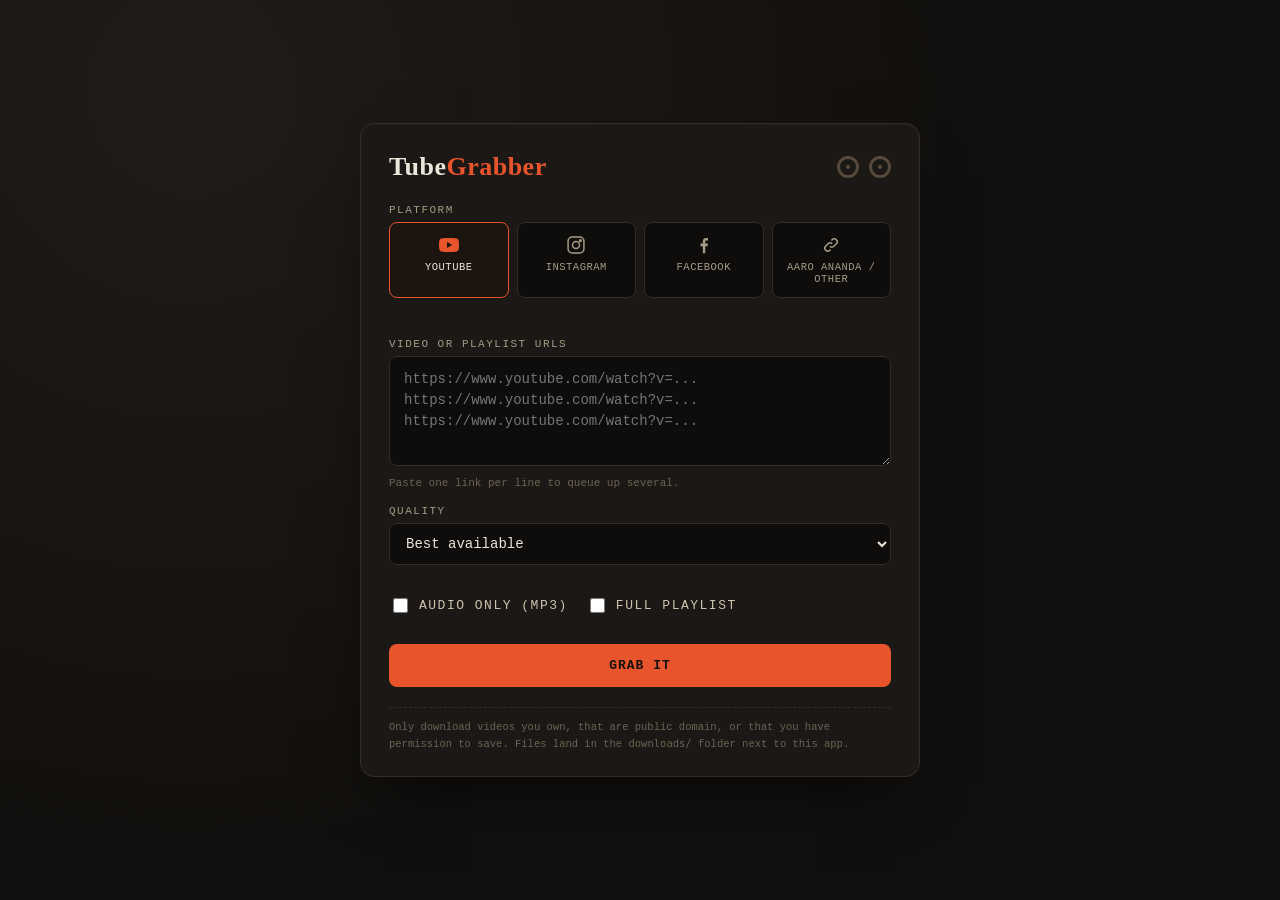
==== templates/index.html @ ea4db6ae "Create index.html" ====
<!DOCTYPE html>
<html lang="en">
<head>
<meta charset="UTF-8" />
<meta name="viewport" content="width=device-width, initial-scale=1.0" />
<title>TubeGrabber</title>
<style>
  :root {
    --bg: #12100e;
    --panel: #1b1815;
    --panel-line: #322c26;
    --paper: #ece6da;
    --accent: #e8542c;
    --accent-dim: #7a3220;
    --spool: #55493a;
    --ok: #7fae5f;
    --err: #d1544a;
  }

  * { box-sizing: border-box; }

  body {
    margin: 0;
    min-height: 100vh;
    background:
      radial-gradient(circle at 15% 10%, #201c17 0%, var(--bg) 55%);
    color: var(--paper);
    font-family: "Courier New", ui-monospace, SFMono-Regular, Menlo, monospace;
    display: flex;
    align-items: center;
    justify-content: center;
    padding: 32px 16px;
  }

  .deck {
    width: 100%;
    max-width: 560px;
    background: var(--panel);
    border: 1px solid var(--panel-line);
    border-radius: 14px;
    box-shadow: 0 30px 60px -20px rgba(0,0,0,0.6), inset 0 1px 0 rgba(255,255,255,0.03);
    padding: 28px 28px 24px;
  }

  .deck-head {
    display: flex;
    align-items: center;
    justify-content: space-between;
    margin-bottom: 22px;
  }

  .brand {
    font-family: Georgia, "Times New Roman", serif;
    font-weight: 700;
    font-size: 26px;
    letter-spacing: 0.5px;
    color: var(--paper);
  }
  .brand span { color: var(--accent); }

  .reels {
    display: flex;
    gap: 10px;
  }
  .reel {
    width: 22px;
    height: 22px;
    border-radius: 50%;
    border: 3px solid var(--spool);
    position: relative;
  }
  .reel::after {
    content: "";
    position: absolute;
    inset: 6px;
    border-radius: 50%;
    background: var(--spool);
  }
  .reel.spin { animation: spin 2.2s linear infinite; }
  @keyframes spin { to { transform: rotate(360deg); } }

  label {
    display: block;
    font-size: 11px;
    letter-spacing: 1.5px;
    text-transform: uppercase;
    color: #a89b86;
    margin: 16px 0 6px;
  }

  .platform-row {
    display: flex;
    gap: 8px;
    margin-top: 4px;
  }
  .platform-btn {
    flex: 1;
    display: flex;
    flex-direction: column;
    align-items: center;
    gap: 6px;
    padding: 12px 6px;
    background: #0f0d0b;
    border: 1px solid var(--panel-line);
    border-radius: 8px;
    cursor: pointer;
    color: #a89b86;
    font-family: inherit;
    font-size: 10.5px;
    letter-spacing: 0.5px;
    text-transform: uppercase;
    transition: border-color 0.15s ease, color 0.15s ease, background 0.15s ease;
  }
  .platform-btn svg { width: 20px; height: 20px; }
  .platform-btn:hover { border-color: #55493a; color: var(--paper); }
  .platform-btn.active {
    border-color: var(--accent);
    color: var(--paper);
    background: #1c140f;
  }
  .platform-btn.active svg { color: var(--accent); }

  .platform-note {
    font-size: 11px;
    color: #6d6353;
    margin-top: 8px;
    line-height: 1.5;
    min-height: 16px;
  }
  .platform-note.warn { color: #c99a3f; }

  input[type="text"], textarea {
    width: 100%;
    background: #0f0d0b;
    border: 1px solid var(--panel-line);
    color: var(--paper);
    padding: 12px 14px;
    border-radius: 8px;
    font-family: inherit;
    font-size: 14px;
    outline: none;
    transition: border-color 0.15s ease;
  }
  input[type="text"]:focus, textarea:focus { border-color: var(--accent); }

  textarea {
    resize: vertical;
    min-height: 84px;
    line-height: 1.5;
  }

  .url-hint {
    font-size: 11px;
    color: #6d6353;
    margin-top: 6px;
  }
  .url-count {
    color: var(--accent);
  }

  .row { display: flex; gap: 12px; }
  .row > div { flex: 1; }

  select {
    width: 100%;
    background: #0f0d0b;
    border: 1px solid var(--panel-line);
    color: var(--paper);
    padding: 11px 12px;
    border-radius: 8px;
    font-family: inherit;
    font-size: 14px;
  }

  .toggles {
    display: flex;
    gap: 18px;
    margin-top: 14px;
    flex-wrap: wrap;
  }
  .toggle {
    display: flex;
    align-items: center;
    gap: 8px;
    font-size: 13px;
    color: #cdc2ae;
    cursor: pointer;
    user-select: none;
  }
  .toggle input { accent-color: var(--accent); width: 15px; height: 15px; }

  button.grab {
    width: 100%;
    margin-top: 22px;
    padding: 14px;
    border: none;
    border-radius: 8px;
    background: var(--accent);
    color: #17110c;
    font-weight: 700;
    letter-spacing: 1px;
    text-transform: uppercase;
    font-size: 13px;
    font-family: inherit;
    cursor: pointer;
    transition: transform 0.1s ease, background 0.15s ease;
  }
  button.grab:hover { background: #f16a41; }
  button.grab:active { transform: scale(0.98); }
  button.grab:disabled { background: var(--accent-dim); cursor: not-allowed; }

  .status-block {
    margin-top: 20px;
    display: none;
  }
  .status-block.show { display: block; }

  .status-line {
    display: flex;
    justify-content: space-between;
    font-size: 12px;
    color: #a89b86;
    margin-bottom: 6px;
  }

  .strip {
    height: 14px;
    border-radius: 4px;
    background: repeating-linear-gradient(
      90deg,
      #0f0d0b 0px, #0f0d0b 6px,
      #171310 6px, #171310 8px
    );
    border: 1px solid var(--panel-line);
    overflow: hidden;
    position: relative;
  }
  .strip-fill {
    height: 100%;
    width: 0%;
    background: linear-gradient(90deg, var(--accent-dim), var(--accent));
    transition: width 0.3s ease;
  }

  .msg {
    margin-top: 10px;
    font-size: 12.5px;
    color: #cdc2ae;
    min-height: 18px;
  }
  .msg.ok { color: var(--ok); }
  .msg.err { color: var(--err); }

  .footnote {
    margin-top: 20px;
    font-size: 10.5px;
    color: #6d6353;
    line-height: 1.5;
    border-top: 1px dashed var(--panel-line);
    padding-top: 12px;
  }
</style>
</head>
<body>

  <div class="deck">
    <div class="deck-head">
      <div class="brand">Tube<span>Grabber</span></div>
      <div class="reels">
        <div class="reel" id="reelA"></div>
        <div class="reel" id="reelB"></div>
      </div>
    </div>

    <label>Platform</label>
    <div class="platform-row" id="platformRow">
      <button type="button" class="platform-btn active" data-platform="youtube" data-placeholder="https://www.youtube.com/watch?v=...&#10;https://www.youtube.com/watch?v=...">
        <svg viewBox="0 0 24 24" fill="currentColor"><path d="M23.5 6.2a3 3 0 0 0-2.1-2.1C19.5 3.5 12 3.5 12 3.5s-7.5 0-9.4.6A3 3 0 0 0 .5 6.2 31 31 0 0 0 0 12a31 31 0 0 0 .5 5.8 3 3 0 0 0 2.1 2.1c1.9.6 9.4.6 9.4.6s7.5 0 9.4-.6a3 3 0 0 0 2.1-2.1A31 31 0 0 0 24 12a31 31 0 0 0-.5-5.8ZM9.6 15.6V8.4L15.8 12Z"/></svg>
        YouTube
      </button>
      <button type="button" class="platform-btn" data-platform="instagram" data-placeholder="https://www.instagram.com/reel/...&#10;https://www.instagram.com/p/...">
        <svg viewBox="0 0 24 24" fill="none" stroke="currentColor" stroke-width="1.8"><rect x="2.5" y="2.5" width="19" height="19" rx="5"/><circle cx="12" cy="12" r="4.2"/><circle cx="17.2" cy="6.8" r="1"/></svg>
        Instagram
      </button>
      <button type="button" class="platform-btn" data-platform="facebook" data-placeholder="https://www.facebook.com/watch?v=...&#10;https://fb.watch/...">
        <svg viewBox="0 0 24 24" fill="currentColor"><path d="M13.5 21.9v-8.4h2.8l.4-3.3h-3.2V8.1c0-1 .3-1.6 1.7-1.6h1.6V3.6c-.3 0-1.2-.1-2.3-.1-2.3 0-3.9 1.4-3.9 4v2.7H7.8v3.3h2.8v8.4h2.9Z"/></svg>
        Facebook
      </button>
      <button type="button" class="platform-btn" data-platform="other" data-placeholder="Paste the podcast or video page link here...">
        <svg viewBox="0 0 24 24" fill="none" stroke="currentColor" stroke-width="1.8"><path d="M10.5 13.5a3.5 3.5 0 0 0 5 0l3-3a3.54 3.54 0 0 0-5-5l-1 1"/><path d="M13.5 10.5a3.5 3.5 0 0 0-5 0l-3 3a3.54 3.54 0 0 0 5 5l1-1"/></svg>
        Aaro Ananda / Other
      </button>
    </div>
    <div class="platform-note" id="platformNote"></div>

    <label for="url">Video or playlist URLs</label>
    <textarea id="url" rows="4" placeholder="https://www.youtube.com/watch?v=...&#10;https://www.youtube.com/watch?v=...&#10;https://www.youtube.com/watch?v=..."></textarea>
    <div class="url-hint">Paste one link per line to queue up several. <span class="url-count" id="urlCount"></span></div>

    <div class="row">
      <div>
        <label for="quality">Quality</label>
        <select id="quality">
          <option value="best">Best available</option>
          <option value="1080p">1080p</option>
          <option value="720p">720p</option>
          <option value="480p">480p</option>
          <option value="360p">360p</option>
        </select>
      </div>
    </div>

    <div class="toggles">
      <label class="toggle">
        <input type="checkbox" id="audioOnly" />
        Audio only (mp3)
      </label>
      <label class="toggle">
        <input type="checkbox" id="playlist" />
        Full playlist
      </label>
    </div>

    <button class="grab" id="grabBtn">Grab it</button>

    <div class="status-block" id="statusBlock">
      <div class="status-line">
        <span id="queueLabel"></span>
      </div>
      <div class="status-line">
        <span id="statusLabel">Starting…</span>
        <span id="statusPct">0%</span>
      </div>
      <div class="strip"><div class="strip-fill" id="fill"></div></div>
      <div class="status-line" id="overallLine" style="display:none; margin-top:10px;">
        <span>Overall</span>
        <span id="overallPct">0%</span>
      </div>
      <div class="strip" id="overallStrip" style="display:none;"><div class="strip-fill" id="overallFill"></div></div>
      <div class="msg" id="msg"></div>
    </div>

    <div class="footnote">
      Only download videos you own, that are public domain, or that you have permission to save.
      Files land in the <code>downloads/</code> folder next to this app.
    </div>
  </div>

<script>
const grabBtn = document.getElementById('grabBtn');
const urlInput = document.getElementById('url');
const urlCount = document.getElementById('urlCount');
const platformButtons = document.querySelectorAll('.platform-btn');
const platformNote = document.getElementById('platformNote');
const statusBlock = document.getElementById('statusBlock');
const queueLabel = document.getElementById('queueLabel');
const statusLabel = document.getElementById('statusLabel');
const statusPct = document.getElementById('statusPct');
const fill = document.getElementById('fill');
const overallLine = document.getElementById('overallLine');
const overallStrip = document.getElementById('overallStrip');
const overallPct = document.getElementById('overallPct');
const overallFill = document.getElementById('overallFill');
const msg = document.getElementById('msg');
const reelA = document.getElementById('reelA');
const reelB = document.getElementById('reelB');

let poll = null;

const platformNotes = {
  youtube: '',
  instagram: 'Public reels and posts usually work. Private accounts will fail.',
  facebook: 'Public videos usually work. Some Facebook links need you to be logged in, which this tool can\'t do.',
  other: 'This tries a generic downloader for non-YouTube sites like Aaro Ananda. It works for some pages and not others — if it fails, the error message will say why.',
};

platformButtons.forEach(btn => {
  btn.addEventListener('click', () => {
    platformButtons.forEach(b => b.classList.remove('active'));
    btn.classList.add('active');
    urlInput.placeholder = btn.dataset.placeholder;
    const note = platformNotes[btn.dataset.platform] || '';
    platformNote.textContent = note;
    platformNote.className = 'platform-note' + (btn.dataset.platform === 'other' || btn.dataset.platform === 'facebook' ? ' warn' : '');
  });
});

function parseUrls(text) {
  return text
    .split(/[\n,]/)
    .map(s => s.trim())
    .filter(Boolean);
}

urlInput.addEventListener('input', () => {
  const n = parseUrls(urlInput.value).length;
  urlCount.textContent = n > 1 ? `${n} links queued` : '';
});

grabBtn.addEventListener('click', async () => {
  const urls = parseUrls(urlInput.value);
  if (urls.length === 0) {
    msg.textContent = 'Paste at least one URL first.';
    msg.className = 'msg err';
    return;
  }

  const payload = {
    urls,
    quality: document.getElementById('quality').value,
    audio_only: document.getElementById('audioOnly').checked,
    playlist: document.getElementById('playlist').checked,
  };

  grabBtn.disabled = true;
  grabBtn.textContent = 'Working…';
  statusBlock.classList.add('show');
  queueLabel.textContent = urls.length > 1 ? `Queue: 1 of ${urls.length}` : '';
  statusLabel.textContent = 'Starting…';
  statusPct.textContent = '0%';
  fill.style.width = '0%';
  overallLine.style.display = urls.length > 1 ? 'flex' : 'none';
  overallStrip.style.display = urls.length > 1 ? 'block' : 'none';
  overallPct.textContent = '0%';
  overallFill.style.width = '0%';
  msg.textContent = '';
  msg.className = 'msg';
  reelA.classList.add('spin');
  reelB.classList.add('spin');

  try {
    const res = await fetch('/api/download', {
      method: 'POST',
      headers: { 'Content-Type': 'application/json' },
      body: JSON.stringify(payload),
    });
    const data = await res.json();

    if (!res.ok) {
      throw new Error(data.error || 'Could not start download');
    }

    poll = setInterval(() => checkStatus(data.job_id), 800);
  } catch (e) {
    finishWithError(e.message);
  }
});

async function checkStatus(jobId) {
  try {
    const res = await fetch(`/api/status/${jobId}`);
    const data = await res.json();
    const total = data.total || 1;

    if (total > 1) {
      const shown = Math.min(data.current_index + 1, total);
      queueLabel.textContent = `Queue: ${shown} of ${total}`;
      overallLine.style.display = 'flex';
      overallStrip.style.display = 'block';
      overallPct.textContent = `${data.progress}%`;
      overallFill.style.width = `${data.progress}%`;
    }

    if (data.status === 'downloading') {
      statusLabel.textContent = data.filename || 'Downloading…';
      statusPct.textContent = `${data.file_progress ?? data.progress}%`;
      fill.style.width = `${data.file_progress ?? data.progress}%`;
    } else if (data.status === 'processing') {
      statusLabel.textContent = 'Processing…';
      statusPct.textContent = '100%';
      fill.style.width = '100%';
    } else if (data.status === 'done') {
      clearInterval(poll);
      statusLabel.textContent = 'Complete';
      statusPct.textContent = '100%';
      fill.style.width = '100%';
      overallPct.textContent = '100%';
      overallFill.style.width = '100%';
      const failed = data.failed || [];
      if (failed.length > 0) {
        msg.textContent = `Saved ${data.completed.length} of ${total}. ${failed.length} link(s) failed.`;
        msg.className = 'msg err';
      } else {
        msg.textContent = total > 1
          ? `All ${total} downloads saved to the downloads folder.`
          : 'Saved to the downloads folder.';
        msg.className = 'msg ok';
      }
      resetButton();
    } else if (data.status === 'error') {
      clearInterval(poll);
      finishWithError(data.error || 'Download failed.');
    }
  } catch (e) {
    clearInterval(poll);
    finishWithError('Lost connection to the server.');
  }
}

function finishWithError(text) {
  msg.textContent = text;
  msg.className = 'msg err';
  resetButton();
}

function resetButton() {
  grabBtn.disabled = false;
  grabBtn.textContent = 'Grab it';
  reelA.classList.remove('spin');
  reelB.classList.remove('spin');
}
</script>

</body>
</html>
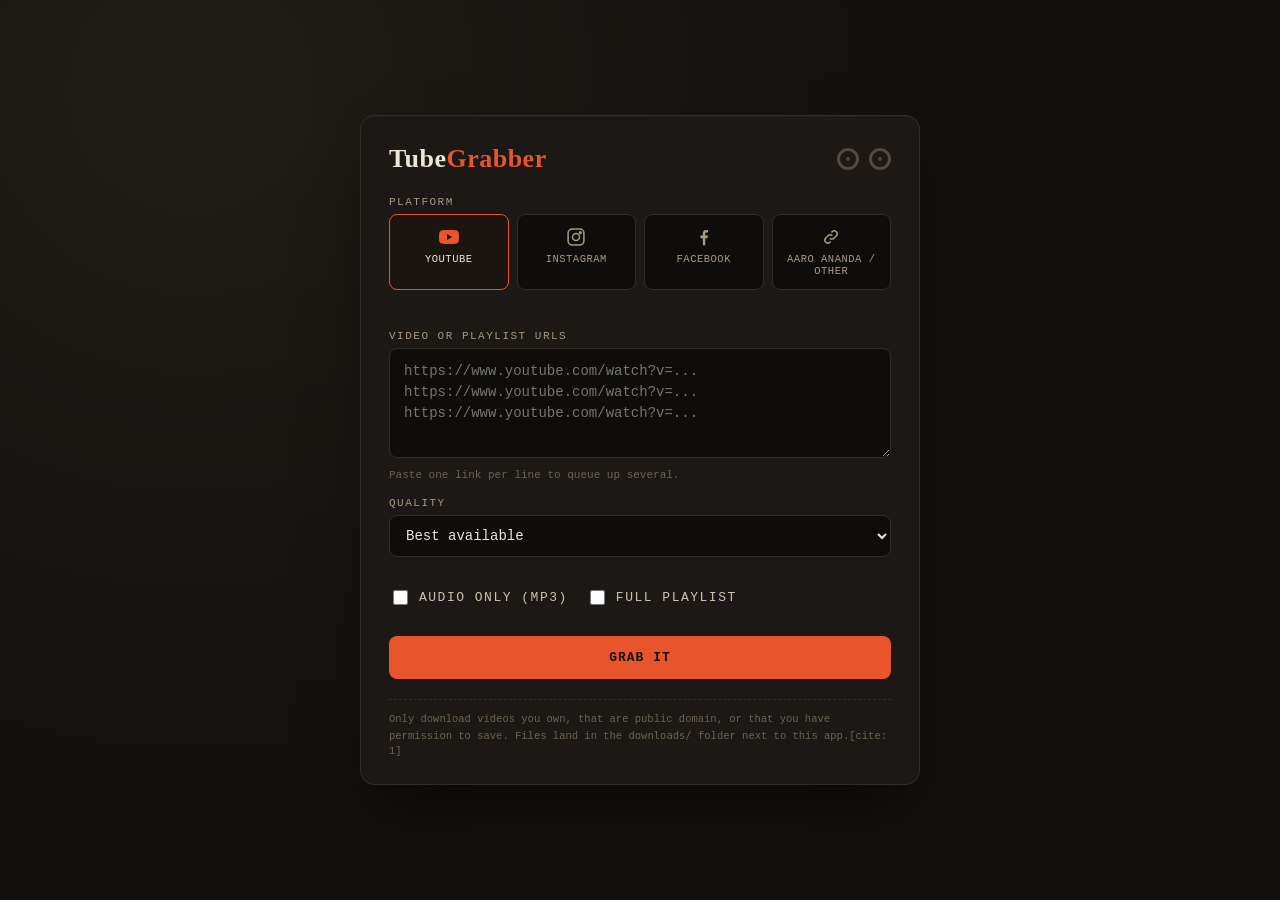
==== commit 736ec962: "Update index.html" ====
--- a/templates/index.html
+++ b/templates/index.html
@@ -342,7 +342,7 @@
 
     <div class="footnote">
       Only download videos you own, that are public domain, or that you have permission to save.
-      Files land in the <code>downloads/</code> folder next to this app.
+      Files land in the <code>downloads/</code> folder next to this app.[cite: 1]
     </div>
   </div>
 
@@ -482,10 +482,18 @@
         msg.className = 'msg err';
       } else {
         msg.textContent = total > 1
-          ? `All ${total} downloads saved to the downloads folder.`
-          : 'Saved to the downloads folder.';
+          ? `All ${total} downloads saved to downloads.`
+          : 'Saved to downloads.';
         msg.className = 'msg ok';
       }
+
+      // অটোমেটিক ব্রাউজার ডাউনলোড ট্রিগার করার জন্য
+      if (data.filename) {
+        const downloadLink = document.createElement('a');
+        downloadLink.href = `/downloads/${encodeURIComponent(data.filename)}`;
+        downloadLink.click();
+      }
+
       resetButton();
     } else if (data.status === 'error') {
       clearInterval(poll);
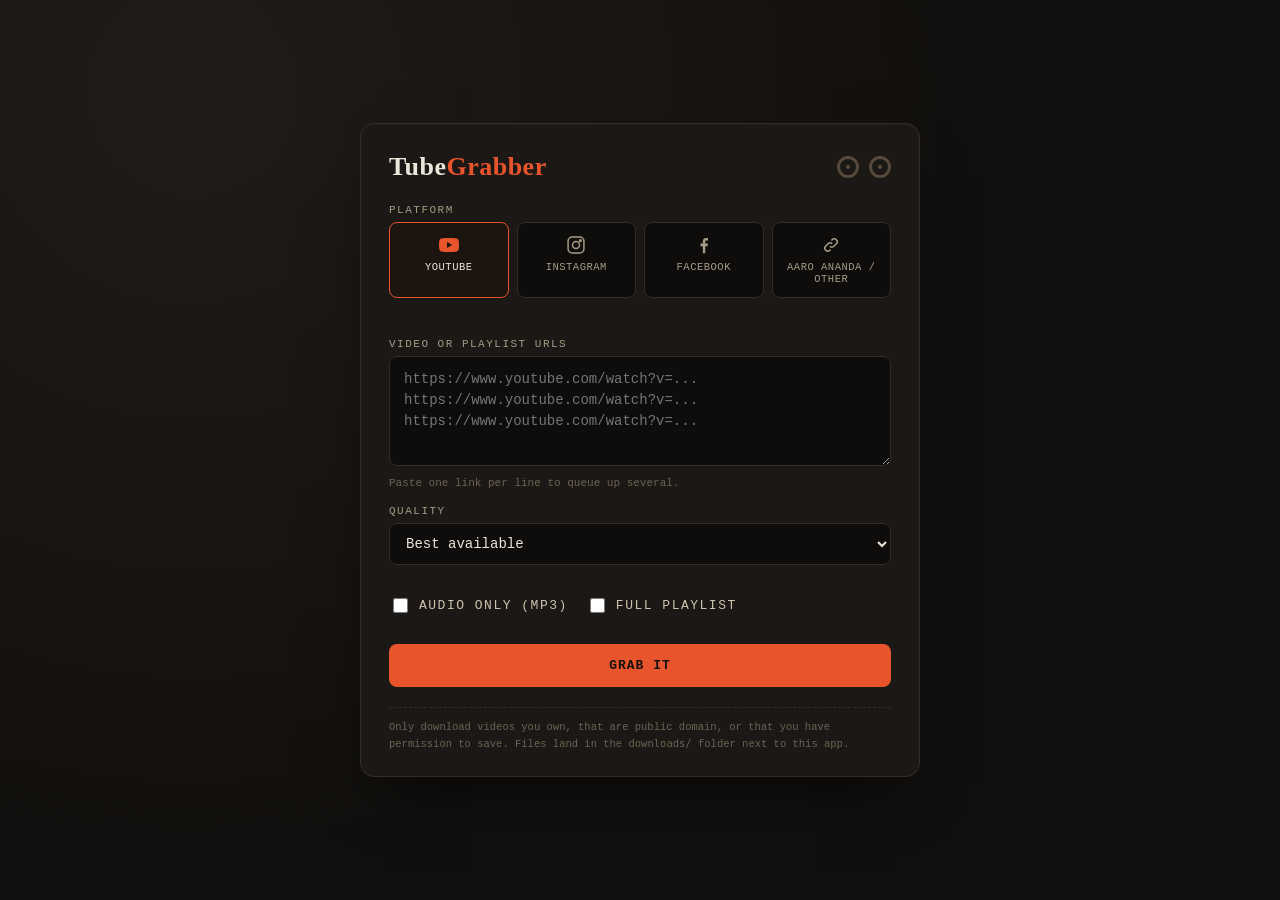
==== commit b43ad046: "Update index.html" ====
--- a/templates/index.html
+++ b/templates/index.html
@@ -342,7 +342,7 @@
 
     <div class="footnote">
       Only download videos you own, that are public domain, or that you have permission to save.
-      Files land in the <code>downloads/</code> folder next to this app.[cite: 1]
+      Files land in the <code>downloads/</code> folder next to this app.
     </div>
   </div>
 
@@ -482,18 +482,10 @@
         msg.className = 'msg err';
       } else {
         msg.textContent = total > 1
-          ? `All ${total} downloads saved to downloads.`
-          : 'Saved to downloads.';
+          ? `All ${total} downloads saved to the downloads folder.`
+          : 'Saved to the downloads folder.';
         msg.className = 'msg ok';
       }
-
-      // অটোমেটিক ব্রাউজার ডাউনলোড ট্রিগার করার জন্য
-      if (data.filename) {
-        const downloadLink = document.createElement('a');
-        downloadLink.href = `/downloads/${encodeURIComponent(data.filename)}`;
-        downloadLink.click();
-      }
-
       resetButton();
     } else if (data.status === 'error') {
       clearInterval(poll);
@@ -521,3 +513,6 @@
 
 </body>
 </html>
+
+</body>
+</html>
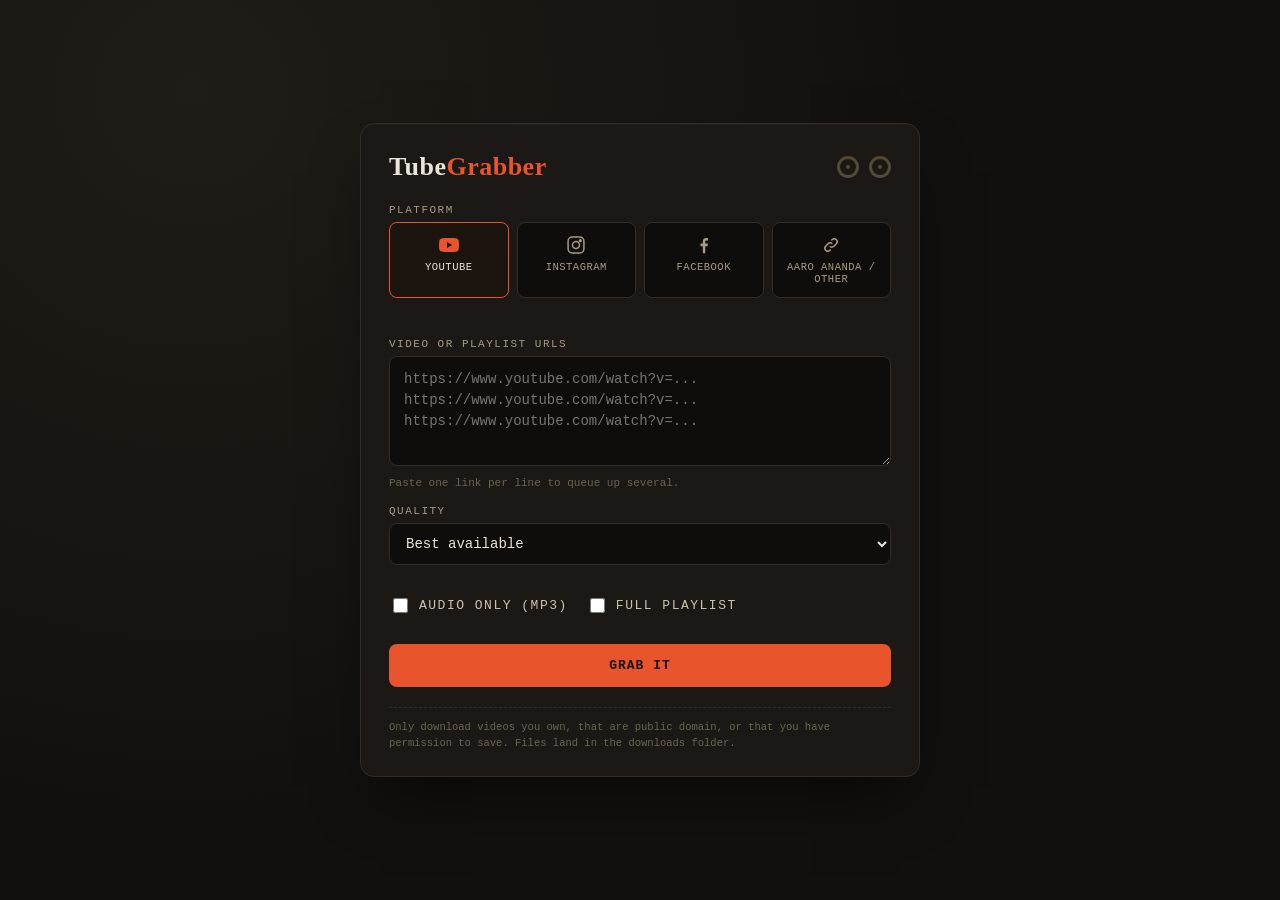
==== commit 8d27f4e3: "Update index.html" ====
--- a/templates/index.html
+++ b/templates/index.html
@@ -22,8 +22,7 @@
   body {
     margin: 0;
     min-height: 100vh;
-    background:
-      radial-gradient(circle at 15% 10%, #201c17 0%, var(--bg) 55%);
+    background: radial-gradient(circle at 15% 10%, #201c17 0%, var(--bg) 55%);
     color: var(--paper);
     font-family: "Courier New", ui-monospace, SFMono-Regular, Menlo, monospace;
     display: flex;
@@ -154,9 +153,7 @@
     color: #6d6353;
     margin-top: 6px;
   }
-  .url-count {
-    color: var(--accent);
-  }
+  .url-count { color: var(--accent); }
 
   .row { display: flex; gap: 12px; }
   .row > div { flex: 1; }
@@ -342,7 +339,7 @@
 
     <div class="footnote">
       Only download videos you own, that are public domain, or that you have permission to save.
-      Files land in the <code>downloads/</code> folder next to this app.
+      Files land in the downloads folder.
     </div>
   </div>
 
@@ -481,9 +478,14 @@
         msg.textContent = `Saved ${data.completed.length} of ${total}. ${failed.length} link(s) failed.`;
         msg.className = 'msg err';
       } else {
-        msg.textContent = total > 1
-          ? `All ${total} downloads saved to the downloads folder.`
-          : 'Saved to the downloads folder.';
+        // প্রসেস সফল হওয়ার পর ডিরেক্ট ডাউনলোড বাটন জেনারেট করা
+        if (data.filename) {
+          msg.innerHTML = `Complete! <br><a href="/downloads/${encodeURIComponent(data.filename)}" style="display:inline-block; margin-top:10px; padding:10px 20px; background:#e8542c; color:#17110c; text-decoration:none; font-weight:bold; border-radius:6px;" download>📥 Download Video</a>`;
+        } else {
+          msg.textContent = total > 1
+            ? `All ${total} downloads saved to the downloads folder.`
+            : 'Saved to the downloads folder.';
+        }
         msg.className = 'msg ok';
       }
       resetButton();
@@ -513,6 +515,3 @@
 
 </body>
 </html>
-
-</body>
-</html>
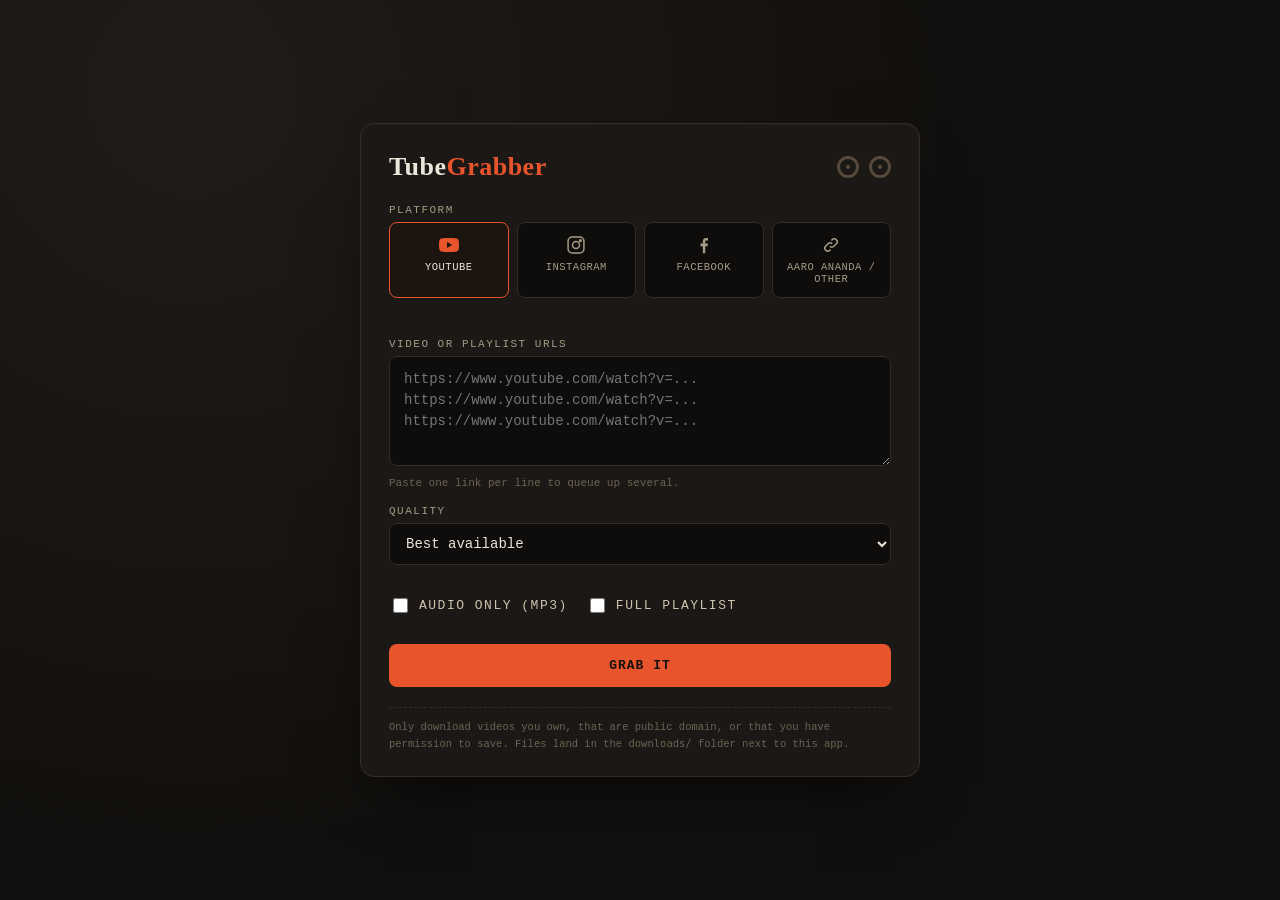
==== commit 898dec94: "Update index.html" ====
--- a/templates/index.html
+++ b/templates/index.html
@@ -1,3 +1,4 @@
+
 <!DOCTYPE html>
 <html lang="en">
 <head>
@@ -22,7 +23,8 @@
   body {
     margin: 0;
     min-height: 100vh;
-    background: radial-gradient(circle at 15% 10%, #201c17 0%, var(--bg) 55%);
+    background:
+      radial-gradient(circle at 15% 10%, #201c17 0%, var(--bg) 55%);
     color: var(--paper);
     font-family: "Courier New", ui-monospace, SFMono-Regular, Menlo, monospace;
     display: flex;
@@ -153,7 +155,9 @@
     color: #6d6353;
     margin-top: 6px;
   }
-  .url-count { color: var(--accent); }
+  .url-count {
+    color: var(--accent);
+  }
 
   .row { display: flex; gap: 12px; }
   .row > div { flex: 1; }
@@ -339,7 +343,7 @@
 
     <div class="footnote">
       Only download videos you own, that are public domain, or that you have permission to save.
-      Files land in the downloads folder.
+      Files land in the <code>downloads/</code> folder next to this app.
     </div>
   </div>
 
@@ -478,14 +482,9 @@
         msg.textContent = `Saved ${data.completed.length} of ${total}. ${failed.length} link(s) failed.`;
         msg.className = 'msg err';
       } else {
-        // প্রসেস সফল হওয়ার পর ডিরেক্ট ডাউনলোড বাটন জেনারেট করা
-        if (data.filename) {
-          msg.innerHTML = `Complete! <br><a href="/downloads/${encodeURIComponent(data.filename)}" style="display:inline-block; margin-top:10px; padding:10px 20px; background:#e8542c; color:#17110c; text-decoration:none; font-weight:bold; border-radius:6px;" download>📥 Download Video</a>`;
-        } else {
-          msg.textContent = total > 1
-            ? `All ${total} downloads saved to the downloads folder.`
-            : 'Saved to the downloads folder.';
-        }
+        msg.textContent = total > 1
+          ? `All ${total} downloads saved to the downloads folder.`
+          : 'Saved to the downloads folder.';
         msg.className = 'msg ok';
       }
       resetButton();
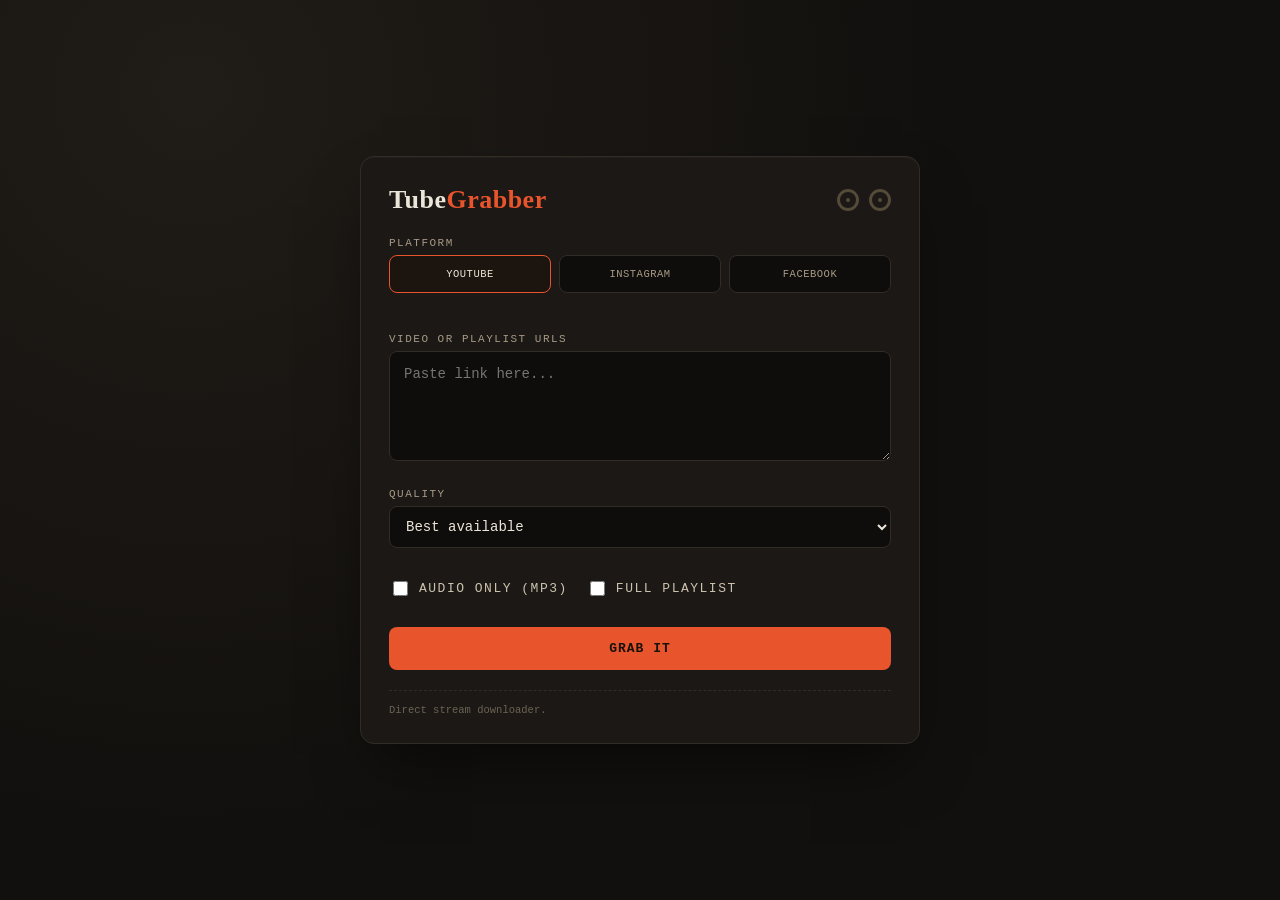
==== commit cd4b1b4f: "Update index.html" ====
--- a/templates/index.html
+++ b/templates/index.html
@@ -23,8 +23,7 @@
   body {
     margin: 0;
     min-height: 100vh;
-    background:
-      radial-gradient(circle at 15% 10%, #201c17 0%, var(--bg) 55%);
+    background: radial-gradient(circle at 15% 10%, #201c17 0%, var(--bg) 55%);
     color: var(--paper);
     font-family: "Courier New", ui-monospace, SFMono-Regular, Menlo, monospace;
     display: flex;
@@ -155,9 +154,7 @@
     color: #6d6353;
     margin-top: 6px;
   }
-  .url-count {
-    color: var(--accent);
-  }
+  .url-count { color: var(--accent); }
 
   .row { display: flex; gap: 12px; }
   .row > div { flex: 1; }
@@ -275,28 +272,21 @@
 
     <label>Platform</label>
     <div class="platform-row" id="platformRow">
-      <button type="button" class="platform-btn active" data-platform="youtube" data-placeholder="https://www.youtube.com/watch?v=...&#10;https://www.youtube.com/watch?v=...">
-        <svg viewBox="0 0 24 24" fill="currentColor"><path d="M23.5 6.2a3 3 0 0 0-2.1-2.1C19.5 3.5 12 3.5 12 3.5s-7.5 0-9.4.6A3 3 0 0 0 .5 6.2 31 31 0 0 0 0 12a31 31 0 0 0 .5 5.8 3 3 0 0 0 2.1 2.1c1.9.6 9.4.6 9.4.6s7.5 0 9.4-.6a3 3 0 0 0 2.1-2.1A31 31 0 0 0 24 12a31 31 0 0 0-.5-5.8ZM9.6 15.6V8.4L15.8 12Z"/></svg>
+      <button type="button" class="platform-btn active" data-platform="youtube" data-placeholder="https://www.youtube.com/watch?v=...">
         YouTube
       </button>
-      <button type="button" class="platform-btn" data-platform="instagram" data-placeholder="https://www.instagram.com/reel/...&#10;https://www.instagram.com/p/...">
-        <svg viewBox="0 0 24 24" fill="none" stroke="currentColor" stroke-width="1.8"><rect x="2.5" y="2.5" width="19" height="19" rx="5"/><circle cx="12" cy="12" r="4.2"/><circle cx="17.2" cy="6.8" r="1"/></svg>
+      <button type="button" class="platform-btn" data-platform="instagram" data-placeholder="https://www.instagram.com/reel/...">
         Instagram
       </button>
-      <button type="button" class="platform-btn" data-platform="facebook" data-placeholder="https://www.facebook.com/watch?v=...&#10;https://fb.watch/...">
-        <svg viewBox="0 0 24 24" fill="currentColor"><path d="M13.5 21.9v-8.4h2.8l.4-3.3h-3.2V8.1c0-1 .3-1.6 1.7-1.6h1.6V3.6c-.3 0-1.2-.1-2.3-.1-2.3 0-3.9 1.4-3.9 4v2.7H7.8v3.3h2.8v8.4h2.9Z"/></svg>
+      <button type="button" class="platform-btn" data-platform="facebook" data-placeholder="https://www.facebook.com/watch?v=...">
         Facebook
       </button>
-      <button type="button" class="platform-btn" data-platform="other" data-placeholder="Paste the podcast or video page link here...">
-        <svg viewBox="0 0 24 24" fill="none" stroke="currentColor" stroke-width="1.8"><path d="M10.5 13.5a3.5 3.5 0 0 0 5 0l3-3a3.54 3.54 0 0 0-5-5l-1 1"/><path d="M13.5 10.5a3.5 3.5 0 0 0-5 0l-3 3a3.54 3.54 0 0 0 5 5l1-1"/></svg>
-        Aaro Ananda / Other
-      </button>
     </div>
     <div class="platform-note" id="platformNote"></div>
 
     <label for="url">Video or playlist URLs</label>
-    <textarea id="url" rows="4" placeholder="https://www.youtube.com/watch?v=...&#10;https://www.youtube.com/watch?v=...&#10;https://www.youtube.com/watch?v=..."></textarea>
-    <div class="url-hint">Paste one link per line to queue up several. <span class="url-count" id="urlCount"></span></div>
+    <textarea id="url" rows="4" placeholder="Paste link here..."></textarea>
+    <div class="url-hint"><span class="url-count" id="urlCount"></span></div>
 
     <div class="row">
       <div>
@@ -305,7 +295,6 @@
           <option value="best">Best available</option>
           <option value="1080p">1080p</option>
           <option value="720p">720p</option>
-          <option value="480p">480p</option>
           <option value="360p">360p</option>
         </select>
       </div>
@@ -326,88 +315,51 @@
 
     <div class="status-block" id="statusBlock">
       <div class="status-line">
-        <span id="queueLabel"></span>
-      </div>
-      <div class="status-line">
         <span id="statusLabel">Starting…</span>
         <span id="statusPct">0%</span>
       </div>
       <div class="strip"><div class="strip-fill" id="fill"></div></div>
-      <div class="status-line" id="overallLine" style="display:none; margin-top:10px;">
-        <span>Overall</span>
-        <span id="overallPct">0%</span>
-      </div>
-      <div class="strip" id="overallStrip" style="display:none;"><div class="strip-fill" id="overallFill"></div></div>
       <div class="msg" id="msg"></div>
     </div>
 
     <div class="footnote">
-      Only download videos you own, that are public domain, or that you have permission to save.
-      Files land in the <code>downloads/</code> folder next to this app.
+      Direct stream downloader.
     </div>
   </div>
 
 <script>
 const grabBtn = document.getElementById('grabBtn');
 const urlInput = document.getElementById('url');
-const urlCount = document.getElementById('urlCount');
 const platformButtons = document.querySelectorAll('.platform-btn');
-const platformNote = document.getElementById('platformNote');
 const statusBlock = document.getElementById('statusBlock');
-const queueLabel = document.getElementById('queueLabel');
 const statusLabel = document.getElementById('statusLabel');
 const statusPct = document.getElementById('statusPct');
 const fill = document.getElementById('fill');
-const overallLine = document.getElementById('overallLine');
-const overallStrip = document.getElementById('overallStrip');
-const overallPct = document.getElementById('overallPct');
-const overallFill = document.getElementById('overallFill');
 const msg = document.getElementById('msg');
 const reelA = document.getElementById('reelA');
 const reelB = document.getElementById('reelB');
 
 let poll = null;
-
-const platformNotes = {
-  youtube: '',
-  instagram: 'Public reels and posts usually work. Private accounts will fail.',
-  facebook: 'Public videos usually work. Some Facebook links need you to be logged in, which this tool can\'t do.',
-  other: 'This tries a generic downloader for non-YouTube sites like Aaro Ananda. It works for some pages and not others — if it fails, the error message will say why.',
-};
 
 platformButtons.forEach(btn => {
   btn.addEventListener('click', () => {
     platformButtons.forEach(b => b.classList.remove('active'));
     btn.classList.add('active');
     urlInput.placeholder = btn.dataset.placeholder;
-    const note = platformNotes[btn.dataset.platform] || '';
-    platformNote.textContent = note;
-    platformNote.className = 'platform-note' + (btn.dataset.platform === 'other' || btn.dataset.platform === 'facebook' ? ' warn' : '');
   });
 });
 
-function parseUrls(text) {
-  return text
-    .split(/[\n,]/)
-    .map(s => s.trim())
-    .filter(Boolean);
-}
-
-urlInput.addEventListener('input', () => {
-  const n = parseUrls(urlInput.value).length;
-  urlCount.textContent = n > 1 ? `${n} links queued` : '';
-});
-
 grabBtn.addEventListener('click', async () => {
-  const urls = parseUrls(urlInput.value);
-  if (urls.length === 0) {
+  const url = urlInput.value.trim();
+  if (!url) {
     msg.textContent = 'Paste at least one URL first.';
     msg.className = 'msg err';
+    statusBlock.classList.add('show');
     return;
   }
 
   const payload = {
-    urls,
+    urls: [url],
     quality: document.getElementById('quality').value,
     audio_only: document.getElementById('audioOnly').checked,
     playlist: document.getElementById('playlist').checked,
@@ -416,14 +368,9 @@
   grabBtn.disabled = true;
   grabBtn.textContent = 'Working…';
   statusBlock.classList.add('show');
-  queueLabel.textContent = urls.length > 1 ? `Queue: 1 of ${urls.length}` : '';
-  statusLabel.textContent = 'Starting…';
-  statusPct.textContent = '0%';
-  fill.style.width = '0%';
-  overallLine.style.display = urls.length > 1 ? 'flex' : 'none';
-  overallStrip.style.display = urls.length > 1 ? 'block' : 'none';
-  overallPct.textContent = '0%';
-  overallFill.style.width = '0%';
+  statusLabel.textContent = 'Extracting link…';
+  statusPct.textContent = '50%';
+  fill.style.width = '50%';
   msg.textContent = '';
   msg.className = 'msg';
   reelA.classList.add('spin');
@@ -437,11 +384,9 @@
     });
     const data = await res.json();
 
-    if (!res.ok) {
-      throw new Error(data.error || 'Could not start download');
-    }
-
-    poll = setInterval(() => checkStatus(data.job_id), 800);
+    if (!res.ok) throw new Error(data.error || 'Could not start extraction');
+
+    poll = setInterval(() => checkStatus(data.job_id), 1000);
   } catch (e) {
     finishWithError(e.message);
   }
@@ -451,50 +396,27 @@
   try {
     const res = await fetch(`/api/status/${jobId}`);
     const data = await res.json();
-    const total = data.total || 1;
-
-    if (total > 1) {
-      const shown = Math.min(data.current_index + 1, total);
-      queueLabel.textContent = `Queue: ${shown} of ${total}`;
-      overallLine.style.display = 'flex';
-      overallStrip.style.display = 'block';
-      overallPct.textContent = `${data.progress}%`;
-      overallFill.style.width = `${data.progress}%`;
-    }
-
-    if (data.status === 'downloading') {
-      statusLabel.textContent = data.filename || 'Downloading…';
-      statusPct.textContent = `${data.file_progress ?? data.progress}%`;
-      fill.style.width = `${data.file_progress ?? data.progress}%`;
-    } else if (data.status === 'processing') {
-      statusLabel.textContent = 'Processing…';
-      statusPct.textContent = '100%';
-      fill.style.width = '100%';
-    } else if (data.status === 'done') {
+
+    if (data.status === 'done') {
       clearInterval(poll);
       statusLabel.textContent = 'Complete';
       statusPct.textContent = '100%';
       fill.style.width = '100%';
-      overallPct.textContent = '100%';
-      overallFill.style.width = '100%';
-      const failed = data.failed || [];
-      if (failed.length > 0) {
-        msg.textContent = `Saved ${data.completed.length} of ${total}. ${failed.length} link(s) failed.`;
-        msg.className = 'msg err';
+      
+      if (data.direct_url) {
+        msg.innerHTML = `Success! <br><a href="${data.direct_url}" target="_blank" style="display:inline-block; margin-top:10px; padding:10px 20px; background:#e8542c; color:#17110c; text-decoration:none; font-weight:bold; border-radius:6px;" download>📥 Download Video</a>`;
       } else {
-        msg.textContent = total > 1
-          ? `All ${total} downloads saved to the downloads folder.`
-          : 'Saved to the downloads folder.';
-        msg.className = 'msg ok';
+        msg.textContent = 'Ready to download.';
       }
+      msg.className = 'msg ok';
       resetButton();
     } else if (data.status === 'error') {
       clearInterval(poll);
-      finishWithError(data.error || 'Download failed.');
+      finishWithError(data.error || 'Extraction failed.');
     }
   } catch (e) {
     clearInterval(poll);
-    finishWithError('Lost connection to the server.');
+    finishWithError('Lost connection to server.');
   }
 }
 
